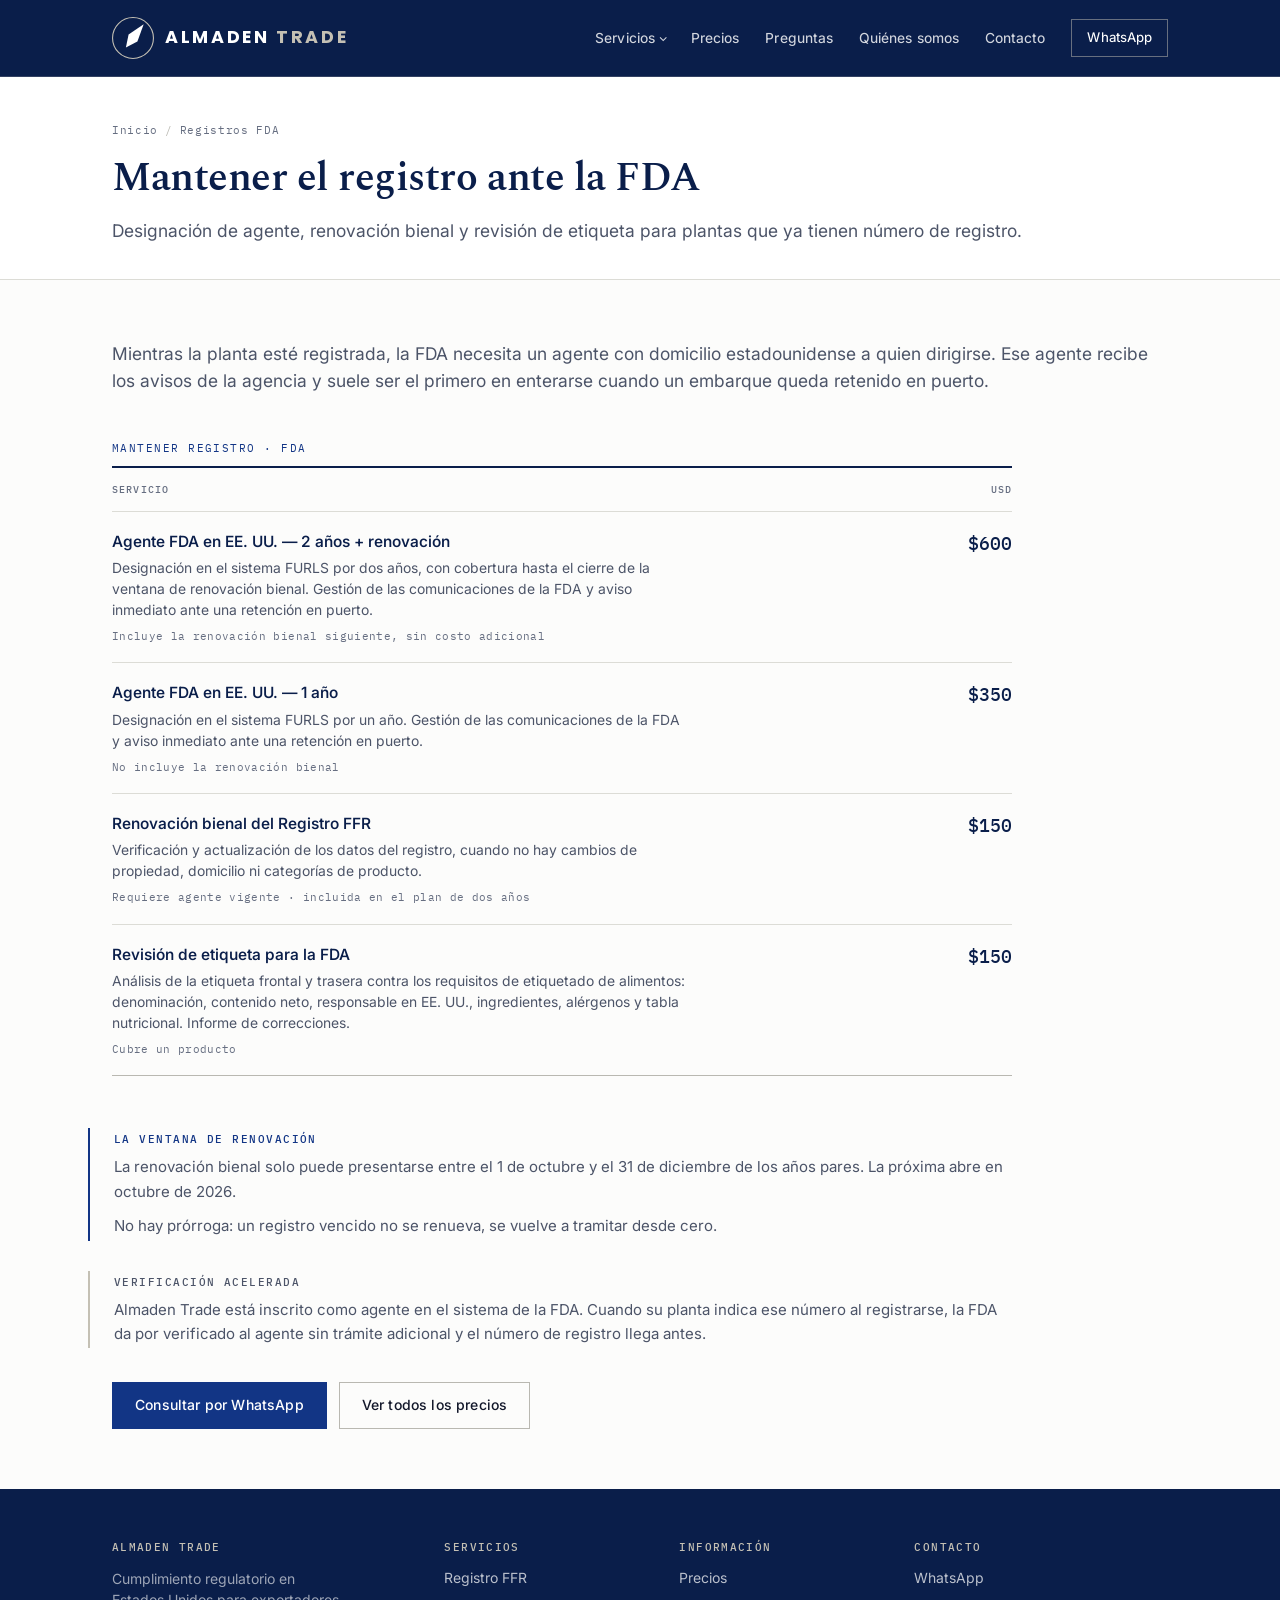
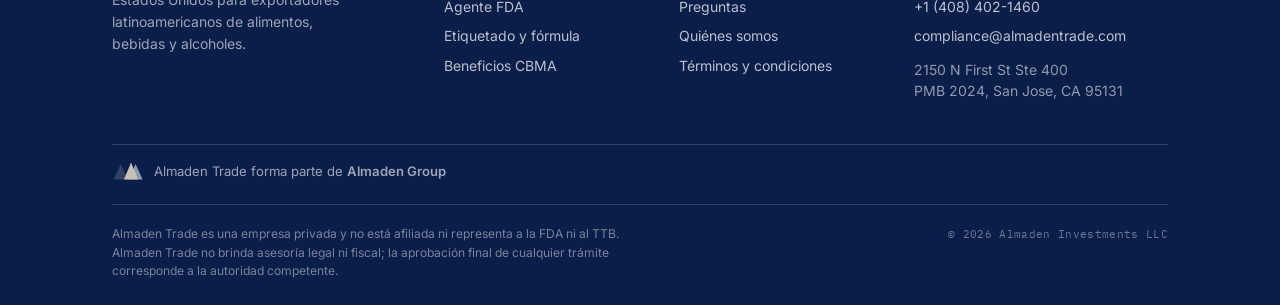
==== agente-fda/index.html @ 874d7561 "Update index.html" ====
<!DOCTYPE html>
<html lang="es">
<head>
<meta charset="UTF-8">
<meta name="viewport" content="width=device-width,initial-scale=1">
<title>Agente FDA en EE. UU. — Almaden Trade</title>
<meta name="description" content="Designación de Agente FDA en EE. UU. por 1 o 2 años y renovación bienal del Registro FFR desde San Jose, California.">
<link rel="preconnect" href="https://fonts.googleapis.com">
<link rel="preconnect" href="https://fonts.gstatic.com" crossorigin>
<link href="https://fonts.googleapis.com/css2?family=Spectral:wght@500;600&family=Inter:wght@400;450;500;550;600&family=Poppins:wght@600;700&family=IBM+Plex+Mono:wght@400;500&display=swap" rel="stylesheet">
<link rel="icon" href="/favicon.svg" type="image/svg+xml">
<link rel="stylesheet" href="/styles.css">
</head>
<body>
<header class="masthead">
  <div class="shell">
    <a class="wordmark" href="/" aria-label="Almaden Trade — inicio">
      <svg class="wm-mark" viewBox="0 0 100 100" aria-hidden="true">
<circle cx="50" cy="50" r="48.7" fill="none" stroke="#C4C0B4" stroke-width="2.6"/>
<path d="M75.4 17.5 L60.5 58.2 L33.1 72.8 L39.5 41.8 Z" fill="#ffffff"/>
</svg>
      <span class="wm-name"><b>Almaden</b>&nbsp;<i>Trade</i></span>
    </a>
    <button class="burger" aria-label="Menú" aria-expanded="false"><span></span><span></span><span></span></button>
    <nav class="nav">
      <div class="nav-group">
        <button aria-expanded="false" aria-current="page">Servicios</button>
        <div class="menu">
          <a href="/registro-fda/"><strong>Iniciar registro — FDA</strong><span>Registro FFR</span></a>
          <a href="/agente-fda/"><strong>Mantener registro — FDA</strong><span>Agente FDA</span></a>
          <a href="/etiquetado-ttb/"><strong>Etiquetado y fórmula — TTB</strong><span>Revisión, COLA, fórmula</span></a>
          <a href="/cbma/"><strong>Beneficios fiscales — CBMA</strong><span>Registro y asignación</span></a>
        </div>
      </div>
      <a href="/precios/">Precios</a>
      <a href="/preguntas/">Preguntas</a>
      <a href="/quienes-somos/">Quiénes somos</a>
      <a href="/contacto/">Contacto</a>
      <a class="nav-wa" href="https://wa.me/14084021460" target="_blank" rel="noopener">WhatsApp</a>
    </nav>
  </div>
</header>
<section class="pagehead">
  <div class="shell">
    <p class="crumb"><a href="/">Inicio</a><span>/</span>Registros FDA</p>
    <h1>Mantener el registro ante la FDA</h1>
    <p class="lede">Designación de agente, renovación bienal y revisión de etiqueta para plantas que ya tienen número de registro.</p>
  </div>
</section>
<section class="band">
  <div class="shell">
    <p class="lede" style="margin-bottom:44px">Mientras la planta esté registrada, la FDA necesita un agente con domicilio estadounidense a quien dirigirse. Ese agente recibe los avisos de la agencia y suele ser el primero en enterarse cuando un embarque queda retenido en puerto.</p>
    <div class="sched-group">
<table class="schedule">
  <caption>Mantener registro · FDA</caption>
  <thead><tr><th>Servicio</th><th class="num">USD</th></tr></thead>
  <tbody>
      <tr>
        <td><span class="item">Agente FDA en EE. UU. — 2 años + renovación</span><span class="desc">Designación en el sistema FURLS por dos años, con cobertura hasta el cierre de la ventana de renovación bienal. Gestión de las comunicaciones de la FDA y aviso inmediato ante una retención en puerto.</span><span class="cond">Incluye la renovación bienal siguiente, sin costo adicional</span></td>
        <td class="fig">$600</td>
      </tr>
      <tr>
        <td><span class="item">Agente FDA en EE. UU. — 1 año</span><span class="desc">Designación en el sistema FURLS por un año. Gestión de las comunicaciones de la FDA y aviso inmediato ante una retención en puerto.</span><span class="cond">No incluye la renovación bienal</span></td>
        <td class="fig">$350</td>
      </tr>
      <tr>
        <td><span class="item">Renovación bienal del Registro FFR</span><span class="desc">Verificación y actualización de los datos del registro, cuando no hay cambios de propiedad, domicilio ni categorías de producto.</span><span class="cond">Requiere agente vigente · incluida en el plan de dos años</span></td>
        <td class="fig">$150</td>
      </tr>
    <tr>
        <td><span class="item">Revisión de etiqueta para la FDA</span><span class="desc">Análisis de la etiqueta frontal y trasera contra los requisitos de etiquetado de alimentos: denominación, contenido neto, responsable en EE. UU., ingredientes, alérgenos y tabla nutricional. Informe de correcciones.</span><span class="cond">Cubre un producto</span></td>
        <td class="fig">$150</td>
      </tr>
  </tbody>
</table>
</div>
    <div class="note">
      <span class="label">La ventana de renovación</span>
      <p>La renovación bienal solo puede presentarse entre el 1 de octubre y el 31 de diciembre de los años pares. La próxima abre en octubre de 2026.</p>
      <p>No hay prórroga: un registro vencido no se renueva, se vuelve a tramitar desde cero.</p>
    </div>
    <div class="note note-flag">
      <span class="label">Verificación acelerada</span>
      <p>Almaden Trade está inscrito como agente en el sistema de la FDA. Cuando su planta indica ese número al registrarse, la FDA da por verificado al agente sin trámite adicional y el número de registro llega antes.</p>
    </div>
    <div class="act">
      <a class="btn btn-solid" href="https://wa.me/14084021460" target="_blank" rel="noopener">Consultar por WhatsApp</a>
      <a class="btn btn-line" href="/precios/">Ver todos los precios</a>
    </div>
  </div>
</section>
<footer class="foot">
  <div class="shell">
    <div class="foot-grid">
      <div>
        <h4>Almaden Trade</h4>
        <p class="foot-about">Cumplimiento regulatorio en Estados Unidos para exportadores latinoamericanos de alimentos, bebidas y alcoholes.</p>
      </div>
      <div>
        <h4>Servicios</h4>
        <ul>
          <li><a href="/registro-fda/">Registro FFR</a></li>
          <li><a href="/agente-fda/">Agente FDA</a></li>
          <li><a href="/etiquetado-ttb/">Etiquetado y fórmula</a></li>
          <li><a href="/cbma/">Beneficios CBMA</a></li>
        </ul>
      </div>
      <div>
        <h4>Información</h4>
        <ul>
          <li><a href="/precios/">Precios</a></li>
          <li><a href="/preguntas/">Preguntas</a></li>
          <li><a href="/quienes-somos/">Quiénes somos</a></li>
          <li><a href="https://terminos.almadentrade.com" target="_blank" rel="noopener">Términos y condiciones</a></li>
        </ul>
      </div>
      <div>
        <h4>Contacto</h4>
        <ul>
          <li><a href="https://wa.me/14084021460" target="_blank" rel="noopener">WhatsApp</a></li>
          <li><a href="tel:+14084021460">+1 (408) 402-1460</a></li>
          <li><a href="mailto:compliance@almadentrade.com">compliance@almadentrade.com</a></li>
          <li style="margin-top:12px;color:rgba(255,255,255,.55);line-height:1.5">2150 N First St Ste 400<br>PMB 2024, San Jose, CA 95131</li>
        </ul>
      </div>
    </div>
    <div class="foot-group">
      <a href="https://almadengroup.com" target="_blank" rel="noopener">
        <svg class="group-mark" viewBox="242 54 200 124" aria-hidden="true">
          <polygon points="296,72 340,168 252,168" fill="#C4C0B4" opacity="0.22"/>
          <polygon points="344,168 388,72 432,168" fill="#ffffff" opacity="0.55"/>
          <polygon points="316,168 360,64 404,168" fill="#C4C0B4"/>
        </svg>
        <span>Almaden Trade forma parte de <strong>Almaden Group</strong></span>
      </a>
    </div>
    <div class="foot-base">
      <p class="foot-legal">Almaden Trade es una empresa privada y no está afiliada ni representa a la FDA ni al TTB. Almaden Trade no brinda asesoría legal ni fiscal; la aprobación final de cualquier trámite corresponde a la autoridad competente.</p>
      <p class="foot-mark">© 2026 Almaden Investments LLC</p>
    </div>
  </div>
</footer>
<script src="/script.js"></script>
</body>
</html>
---- styles.css ----
:root{
  --cobalt:#123585;
  --cobalt-deep:#0A1E4A;
  --cobalt-tint:#EDF0F7;
  --quicksilver:#C4C0B4;
  --quicksilver-pale:#E5E3DD;
  --paper:#FCFCFB;
  --ink:#12172A;
  --ink-mid:#4C5468;
  --ink-soft:#666E81;
  --rule:#DCDCD6;
  --rule-strong:#B9B8B1;
  --serif:'Spectral',Georgia,serif;
  --sans:'Inter',-apple-system,BlinkMacSystemFont,'Segoe UI',sans-serif;
  --mono:'IBM Plex Mono',ui-monospace,monospace;
  --shell:1120px;
  --measure:66ch;
}
*{box-sizing:border-box}
html{-webkit-text-size-adjust:100%}
body{margin:0;background:var(--paper);color:var(--ink);font-family:var(--sans);font-size:16px;line-height:1.62;font-feature-settings:"kern" 1;-webkit-font-smoothing:antialiased;-moz-osx-font-smoothing:grayscale}
h1,h2,h3,h4{font-family:var(--serif);font-weight:600;color:var(--cobalt-deep);line-height:1.2;margin:0}
h1{font-size:clamp(1.9rem,3.1vw,2.55rem);letter-spacing:-.012em}
h2{font-size:clamp(1.35rem,2.1vw,1.7rem);letter-spacing:-.008em}
h3{font-size:1.06rem;font-weight:600;letter-spacing:-.003em}
p{margin:0 0 1.05em}
a{color:var(--cobalt);text-decoration:none}
a:hover{text-decoration:underline;text-underline-offset:3px}
strong{font-weight:600}
.shell{max-width:var(--shell);margin:0 auto;padding:0 32px}
.measure{max-width:var(--measure)}
@media (max-width:640px){.shell{padding:0 20px}}
.label{font-family:var(--mono);font-size:.7rem;font-weight:500;letter-spacing:.13em;text-transform:uppercase;color:var(--ink-soft);display:block;margin:0 0 .85em}
.label-rule{padding-bottom:.7em;border-bottom:1px solid var(--rule);margin-bottom:1.6em}
.lede{font-size:1.09rem;line-height:1.58;color:var(--ink-mid);max-width:95ch}
:focus-visible{outline:2px solid var(--cobalt);outline-offset:3px}
@media (prefers-reduced-motion:reduce){*{animation:none!important;transition:none!important}}

.masthead{background:var(--cobalt-deep);border-bottom:1px solid rgba(196,192,180,.22)}
.masthead .shell{display:flex;align-items:center;justify-content:space-between;height:76px}
.wordmark{display:flex;align-items:center;gap:11px;color:#fff;line-height:1}
.wordmark:hover{text-decoration:none}
.wm-mark{width:42px;height:42px;flex-shrink:0;display:block}
.wm-name{font-family:'Poppins',var(--sans);font-weight:700;font-size:1.1rem;letter-spacing:.15em;text-transform:uppercase;white-space:nowrap}
.wm-name b{font-weight:700;color:#fff}
.wm-name i{font-style:normal;font-weight:700;color:var(--quicksilver)}
@media (max-width:480px){.wm-mark{width:34px;height:34px}.wm-name{font-size:.92rem;letter-spacing:.11em}.wordmark{gap:8px}}

.nav{display:flex;align-items:center;gap:26px}
.nav > a,.nav-group > button{font-family:var(--sans);font-size:.865rem;font-weight:450;color:rgba(255,255,255,.82);background:none;border:0;padding:0;cursor:pointer;letter-spacing:.005em;display:inline-flex;align-items:center;gap:5px}
.nav > a:hover,.nav-group > button:hover,.nav > a[aria-current]{color:#fff;text-decoration:none}
.nav > a[aria-current]{position:relative}
.nav > a[aria-current]::after{content:'';position:absolute;left:0;right:0;bottom:-23px;height:2px;background:var(--quicksilver)}
.nav-group{position:relative}
.nav-group > button::after{content:'';width:4px;height:4px;border-right:1.2px solid currentColor;border-bottom:1.2px solid currentColor;transform:rotate(45deg) translateY(-1px)}
.menu{position:absolute;top:calc(100% + 21px);left:-14px;min-width:262px;background:#fff;border:1px solid var(--rule);padding:5px;z-index:60;box-shadow:0 10px 34px rgba(10,30,74,.14);opacity:0;visibility:hidden;transform:translateY(-4px);transition:opacity .13s,transform .13s,visibility .13s}
.nav-group:hover .menu,.nav-group:focus-within .menu{opacity:1;visibility:visible;transform:none}
.menu a{display:block;padding:9px 13px;color:var(--ink)}
.menu a:hover{background:var(--cobalt-tint);text-decoration:none}
.menu strong{display:block;font-size:.885rem;font-weight:550;color:var(--cobalt-deep)}
.menu span{display:block;font-family:var(--mono);font-size:.68rem;color:var(--ink-soft);letter-spacing:.04em;margin-top:1px}
.nav-wa{border:1px solid rgba(196,192,180,.5)!important;padding:7px 15px!important;color:#fff!important;font-size:.83rem!important;letter-spacing:.02em}
.nav-wa:hover{background:rgba(255,255,255,.09);text-decoration:none!important}
.burger{display:none;background:none;border:0;cursor:pointer;padding:6px;width:34px}
.burger span{display:block;height:1.5px;background:#fff;margin:5px 0}
@media (max-width:940px){
  .burger{display:block}
  .nav{position:fixed;inset:76px 0 0 auto;width:min(320px,84vw);background:var(--cobalt-deep);flex-direction:column;align-items:stretch;gap:0;padding:14px 22px 28px;transform:translateX(101%);transition:transform .22s ease;overflow-y:auto;border-left:1px solid rgba(196,192,180,.2)}
  .nav.open{transform:none}
  .nav > a,.nav-group > button{padding:13px 0;border-bottom:1px solid rgba(196,192,180,.16);width:100%;text-align:left;font-size:.95rem}
  .nav > a[aria-current]::after{display:none}
  .nav-group{width:100%}
  .menu{position:static;opacity:1;visibility:visible;transform:none;box-shadow:none;border:0;background:transparent;padding:0 0 6px 12px;display:none;min-width:0}
  .nav-group.open .menu{display:block}
  .menu a{padding:9px 0;color:rgba(255,255,255,.8)}
  .menu a:hover{background:none}
  .menu strong{color:#fff;font-weight:450}
  .nav-wa{margin-top:16px;text-align:center;border-bottom:0!important}
}

.hero{background:var(--cobalt-deep);color:#fff;padding:78px 0 68px;position:relative;overflow:hidden}
.hero .shell{position:relative;z-index:1}
.hero .label{color:var(--quicksilver)}
.hero h1{color:#fff;max-width:50ch}
.hero-q{font-size:1.30em;display:inline-block;margin-bottom:.30em}
.hero .lede{color:rgba(255,255,255,.76);margin-top:1.1em;max-width:85ch}
.facts{display:flex;gap:0;margin-top:44px;border-top:1px solid rgba(196,192,180,.28);flex-wrap:wrap}
.fact{padding:19px 30px 0 0;margin-right:30px;border-right:1px solid rgba(196,192,180,.2);flex:1;min-width:180px}
.fact:last-child{border-right:0;margin-right:0;padding-right:0}
.fact dt{font-family:var(--mono);font-size:.67rem;letter-spacing:.12em;text-transform:uppercase;color:var(--quicksilver);margin-bottom:7px}
.fact dd{margin:0;font-size:.92rem;color:rgba(255,255,255,.86);line-height:1.45}
@media (max-width:720px){.fact{border-right:0;border-bottom:1px solid rgba(196,192,180,.16);padding:15px 0;margin:0;flex:1 1 100%}.fact:last-child{border-bottom:0}}

.pagehead{border-bottom:1px solid var(--rule);padding:44px 0 34px;background:#fff}
.pagehead .label{color:var(--cobalt);margin-bottom:1em}
.pagehead .lede{margin-top:.85em;margin-bottom:0}
.crumb{font-family:var(--mono);font-size:.7rem;letter-spacing:.06em;color:var(--ink-soft);margin-bottom:1.4em}
.crumb a{color:var(--ink-soft)}
.crumb span{margin:0 7px;color:var(--rule-strong)}

.band{padding:60px 0}
.band-tint{background:#fff;border-top:1px solid var(--rule);border-bottom:1px solid var(--rule)}
.band-deep{background:var(--cobalt-deep);color:#fff}
.band-deep h2,.band-deep h3{color:#fff}
.band-deep .label{color:var(--quicksilver)}
.band-tight{padding:44px 0}
.head-block{margin-bottom:34px}
.head-block .lede{margin-top:.7em;margin-bottom:0}

.services{border-top:1px solid var(--rule);max-width:940px}
.svc{display:grid;grid-template-columns:46px minmax(0,1fr) 128px;gap:24px;align-items:start;padding:26px 0;border-bottom:1px solid var(--rule)}
.svc-num{font-family:var(--mono);font-size:.78rem;color:var(--quicksilver);padding-top:3px;letter-spacing:.05em}
.svc h3{margin-bottom:.32em}
.svc p{margin:0;color:var(--ink-mid);font-size:.935rem}
.svc-act{text-align:right;padding-top:2px}
.svc-act a{font-size:.87rem;font-weight:500;white-space:nowrap}
@media (max-width:760px){.svc{grid-template-columns:34px 1fr;gap:14px}.svc-act{grid-column:2;text-align:left;padding-top:10px}}

.schedule{width:100%;max-width:900px;border-collapse:collapse;margin-top:4px}
.schedule caption{font-family:var(--mono);font-size:.7rem;letter-spacing:.13em;text-transform:uppercase;color:var(--cobalt);text-align:left;padding:0 0 .8em;border-bottom:2px solid var(--cobalt-deep)}
.schedule th{font-family:var(--mono);font-size:.65rem;font-weight:500;letter-spacing:.11em;text-transform:uppercase;color:var(--ink-soft);text-align:left;padding:13px 16px 13px 0;border-bottom:1px solid var(--rule);font-style:normal}
.schedule th.num{text-align:right;padding-right:0}
.schedule td{padding:17px 16px 17px 0;border-bottom:1px solid var(--rule);vertical-align:top}
.schedule tr:last-child td{border-bottom:1px solid var(--rule-strong)}
.schedule .item{font-weight:550;color:var(--cobalt-deep);font-size:.965rem;display:block;margin-bottom:.28em}
.schedule .desc{color:var(--ink-mid);font-size:.87rem;line-height:1.5;display:block;max-width:64ch}
.schedule .cond{font-family:var(--mono);font-size:.71rem;color:var(--ink-soft);letter-spacing:.03em;display:block;margin-top:.55em}
.schedule .fig{font-family:var(--mono);font-size:1.12rem;font-weight:500;color:var(--cobalt-deep);text-align:right;white-space:nowrap;padding-right:0;font-variant-numeric:tabular-nums}
.schedule .fig small{display:block;font-size:.66rem;font-weight:400;color:var(--ink-soft);letter-spacing:.06em;margin-top:4px;text-transform:uppercase}
@media (max-width:680px){
  .schedule,.schedule tbody,.schedule tr,.schedule td{display:block;width:100%}
  .schedule thead{display:none}
  .schedule caption{display:block;width:100%;box-sizing:border-box}
  .schedule tr{border-bottom:1px solid var(--rule);padding:17px 0}
  .schedule tr:last-child{border-bottom:1px solid var(--rule-strong)}
  .schedule td,.schedule tr:last-child td{border:0;padding:0}
  .schedule .fig{text-align:left;margin-top:.75em;font-size:1.05rem}
  .schedule .fig small{display:inline;margin-left:9px}
  .sched-group{margin-bottom:40px}
}
.sched-group{margin-bottom:52px}
.sched-group:last-of-type{margin-bottom:0}

.note{border-left:2px solid var(--cobalt);padding:2px 0 2px 24px;margin:30px 0 30px -24px}
.note .label{color:var(--cobalt);margin-bottom:.6em}
.note p{margin:0;color:var(--ink-mid);font-size:.94rem;max-width:100ch}
.note p + p{margin-top:.7em}
.note-flag{border-left-color:var(--quicksilver)}
.note-flag .label{color:var(--ink-mid)}

.act{display:flex;gap:12px;flex-wrap:wrap;margin-top:34px;align-items:center}
.btn{display:inline-flex;align-items:center;justify-content:center;font-family:var(--sans);font-size:.875rem;font-weight:500;letter-spacing:.012em;padding:11px 22px;border:1px solid transparent;cursor:pointer;transition:background .14s,border-color .14s}
.btn:hover{text-decoration:none}
.btn-solid{background:var(--cobalt);color:#fff;border-color:var(--cobalt)}
.btn-solid:hover{background:var(--cobalt-deep);border-color:var(--cobalt-deep)}
.btn-line{border-color:var(--rule-strong);color:var(--ink)}
.btn-line:hover{border-color:var(--cobalt);color:var(--cobalt)}
.band-deep .btn-line{border-color:rgba(196,192,180,.5);color:#fff}
.band-deep .btn-line:hover{background:rgba(255,255,255,.08);border-color:var(--quicksilver);color:#fff}
.hero .btn-solid,.band-deep .btn-solid{background:#fff;color:var(--cobalt-deep);border-color:#fff}
.hero .btn-solid:hover,.band-deep .btn-solid:hover{background:var(--quicksilver);border-color:var(--quicksilver);color:var(--cobalt-deep)}
.hero .btn-line{border-color:rgba(196,192,180,.5);color:#fff}
.hero .btn-line:hover{background:rgba(255,255,255,.08);color:#fff}

.cols{display:grid;grid-template-columns:repeat(2,1fr);gap:38px 52px}
.cols-3{display:grid;grid-template-columns:repeat(3,1fr);gap:34px 44px}
@media (max-width:820px){.cols,.cols-3{grid-template-columns:1fr;gap:30px}}
.col-item h3{margin-bottom:.42em}
.col-item p{margin:0;color:var(--ink-mid);font-size:.925rem}
.col-item .label{color:var(--cobalt);margin-bottom:.7em}

.qa{border-top:1px solid var(--rule)}
.qa details{border-bottom:1px solid var(--rule)}
.qa summary{font-family:var(--serif);font-size:1.03rem;font-weight:600;color:var(--cobalt-deep);padding:19px 40px 19px 0;cursor:pointer;list-style:none;position:relative;line-height:1.35}
.qa summary::-webkit-details-marker{display:none}
.qa summary::after{content:'';position:absolute;right:4px;top:50%;width:9px;height:9px;border-right:1.4px solid var(--cobalt);border-bottom:1.4px solid var(--cobalt);transform:translateY(-70%) rotate(45deg);transition:transform .16s}
.qa details[open] summary::after{transform:translateY(-30%) rotate(-135deg)}
.qa summary:hover{color:var(--cobalt)}
.qa .ans{padding:0 40px 21px 0}
.qa .ans p{margin:0;color:var(--ink-mid);font-size:.94rem;max-width:62ch}

.contact-grid{display:grid;grid-template-columns:190px 1fr;gap:44px;align-items:start}
@media (max-width:700px){.contact-grid{grid-template-columns:1fr;gap:30px}}
.qr{border:1px solid var(--rule);padding:6px;background:#fff;width:190px}
.qr img{display:block;width:100%;height:auto}
.qr figcaption{font-family:var(--mono);font-size:.65rem;letter-spacing:.06em;color:var(--ink-soft);text-align:center;margin-top:9px;text-transform:uppercase}
.reach{margin:0;padding:0}
.reach div{padding:15px 0;border-bottom:1px solid var(--rule);display:grid;grid-template-columns:96px 1fr;gap:18px;align-items:baseline}
.reach div:first-child{padding-top:0}
.reach dt{font-family:var(--mono);font-size:.68rem;letter-spacing:.11em;text-transform:uppercase;color:var(--ink-soft)}
.reach dd{margin:0;font-size:.97rem}
.reach dd span{color:var(--ink-mid);font-size:.9rem}
@media (max-width:560px){.reach div{grid-template-columns:1fr;gap:5px}}

.foot{background:var(--cobalt-deep);color:rgba(255,255,255,.72);padding:52px 0 24px;font-size:.875rem;margin-top:0}
.foot-grid{display:grid;grid-template-columns:1.5fr 1fr 1fr 1.3fr;gap:40px;padding-bottom:34px;border-bottom:1px solid rgba(196,192,180,.2)}
@media (max-width:820px){.foot-grid{grid-template-columns:1fr 1fr;gap:32px}}
@media (max-width:480px){.foot-grid{grid-template-columns:1fr}}
.foot h4{font-family:var(--mono);font-size:.66rem;font-weight:500;letter-spacing:.13em;text-transform:uppercase;color:var(--quicksilver);margin:0 0 14px}
.foot ul{list-style:none;margin:0;padding:0}
.foot li{margin-bottom:9px;line-height:1.45}
.foot a{color:rgba(255,255,255,.72)}
.foot a:hover{color:#fff}
.foot-about{color:rgba(255,255,255,.6);max-width:26ch;line-height:1.55;margin:0}
.foot-base{padding-top:20px;display:flex;justify-content:space-between;gap:22px;flex-wrap:wrap;align-items:flex-start}
.foot-legal{font-size:.755rem;color:rgba(255,255,255,.45);max-width:66ch;margin:0;line-height:1.55}
.foot-mark{font-family:var(--mono);font-size:.7rem;color:rgba(255,255,255,.4);margin:0;letter-spacing:.03em;white-space:nowrap}
.narrow{max-width:820px}
.foot-group{padding:16px 0;border-bottom:1px solid rgba(196,192,180,.2)}
.foot-group a{display:inline-flex;align-items:center;gap:10px;color:rgba(255,255,255,.6);font-size:.82rem}
.foot-group a:hover{color:#fff;text-decoration:none}
.foot-group a:hover .group-mark{opacity:1}
.group-mark{height:20px;width:auto;flex-shrink:0;transition:opacity .15s}
.foot-group strong{font-weight:600;color:inherit}
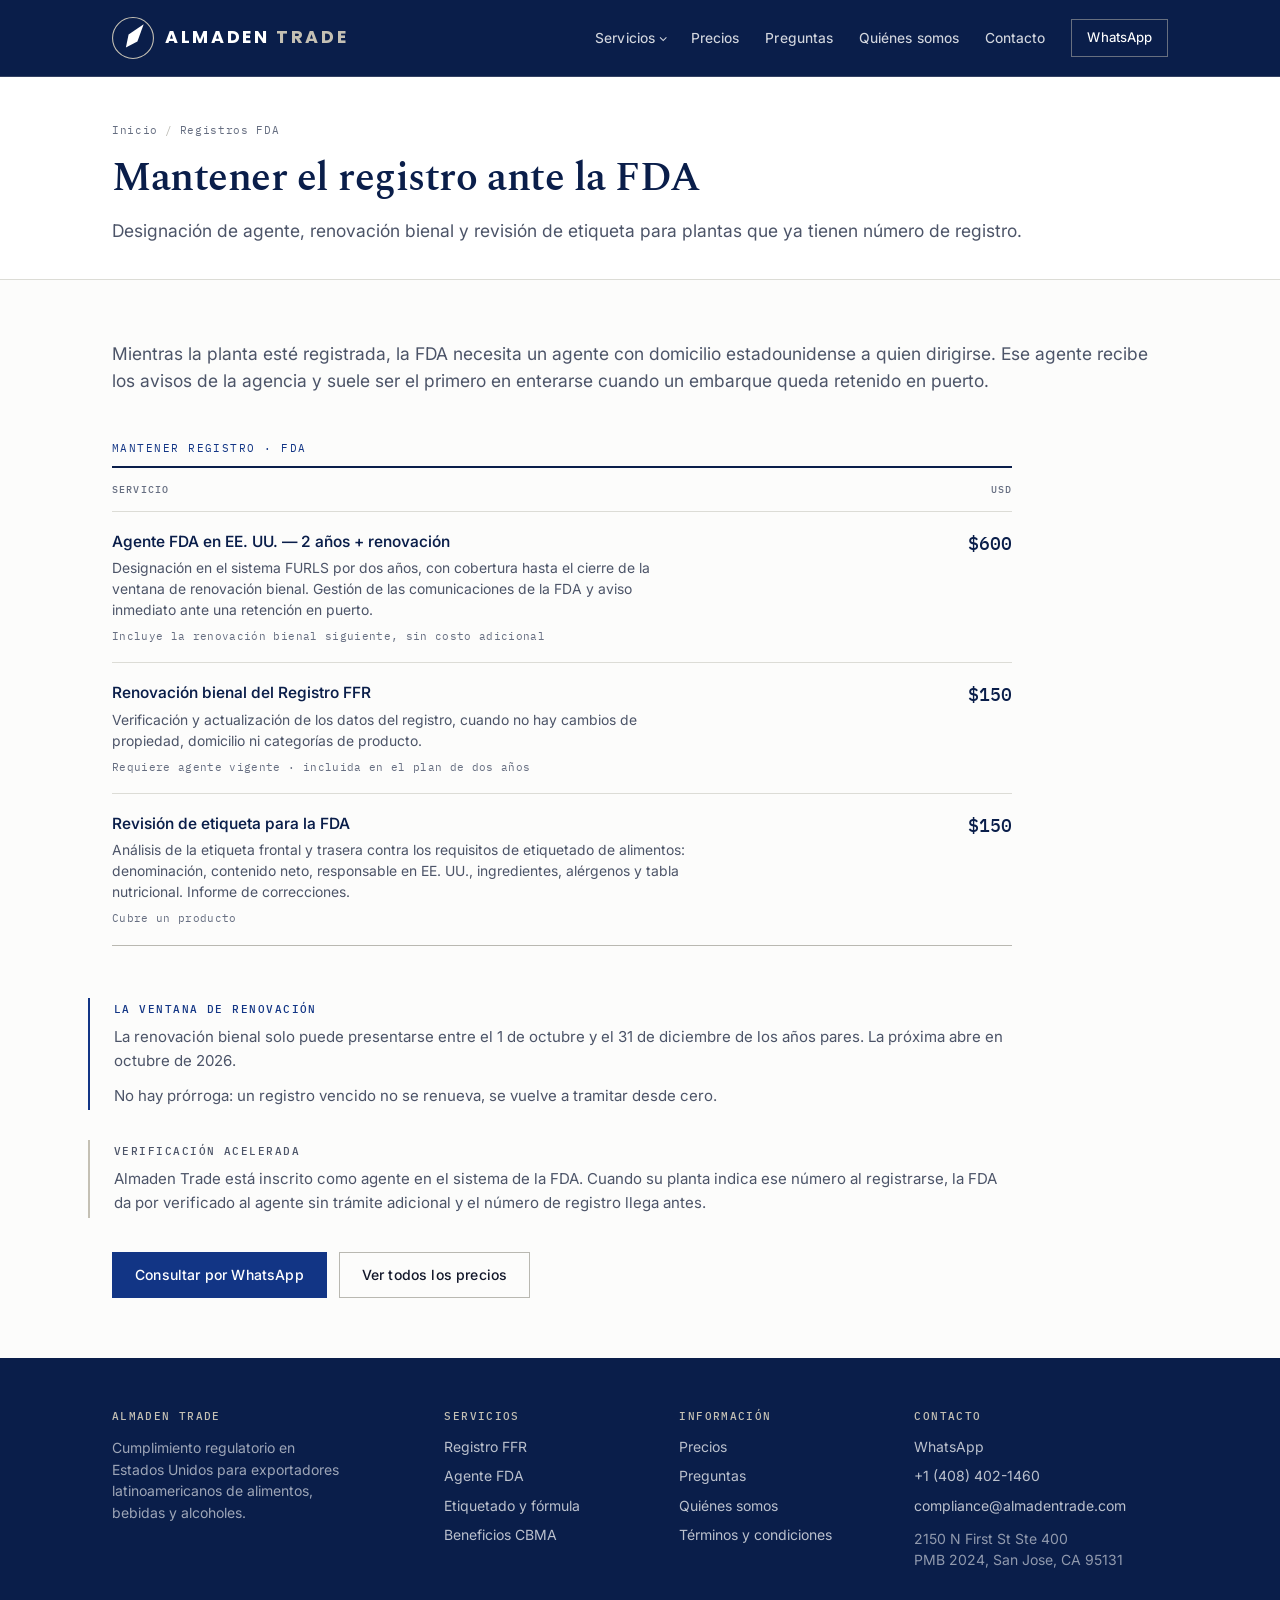
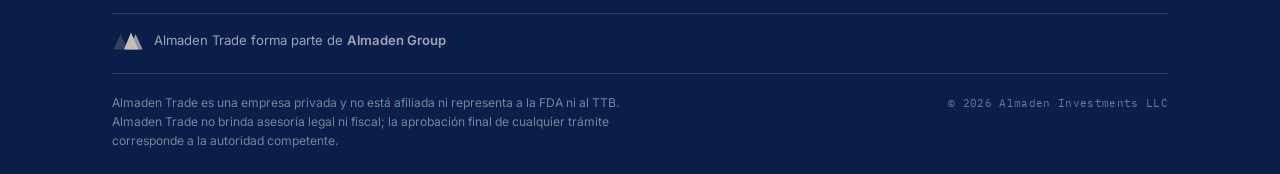
==== commit 47207e29: "Update index.html" ====
--- a/agente-fda/index.html
+++ b/agente-fda/index.html
@@ -58,10 +58,6 @@
       <tr>
         <td><span class="item">Agente FDA en EE. UU. — 2 años + renovación</span><span class="desc">Designación en el sistema FURLS por dos años, con cobertura hasta el cierre de la ventana de renovación bienal. Gestión de las comunicaciones de la FDA y aviso inmediato ante una retención en puerto.</span><span class="cond">Incluye la renovación bienal siguiente, sin costo adicional</span></td>
         <td class="fig">$600</td>
-      </tr>
-      <tr>
-        <td><span class="item">Agente FDA en EE. UU. — 1 año</span><span class="desc">Designación en el sistema FURLS por un año. Gestión de las comunicaciones de la FDA y aviso inmediato ante una retención en puerto.</span><span class="cond">No incluye la renovación bienal</span></td>
-        <td class="fig">$350</td>
       </tr>
       <tr>
         <td><span class="item">Renovación bienal del Registro FFR</span><span class="desc">Verificación y actualización de los datos del registro, cuando no hay cambios de propiedad, domicilio ni categorías de producto.</span><span class="cond">Requiere agente vigente · incluida en el plan de dos años</span></td>
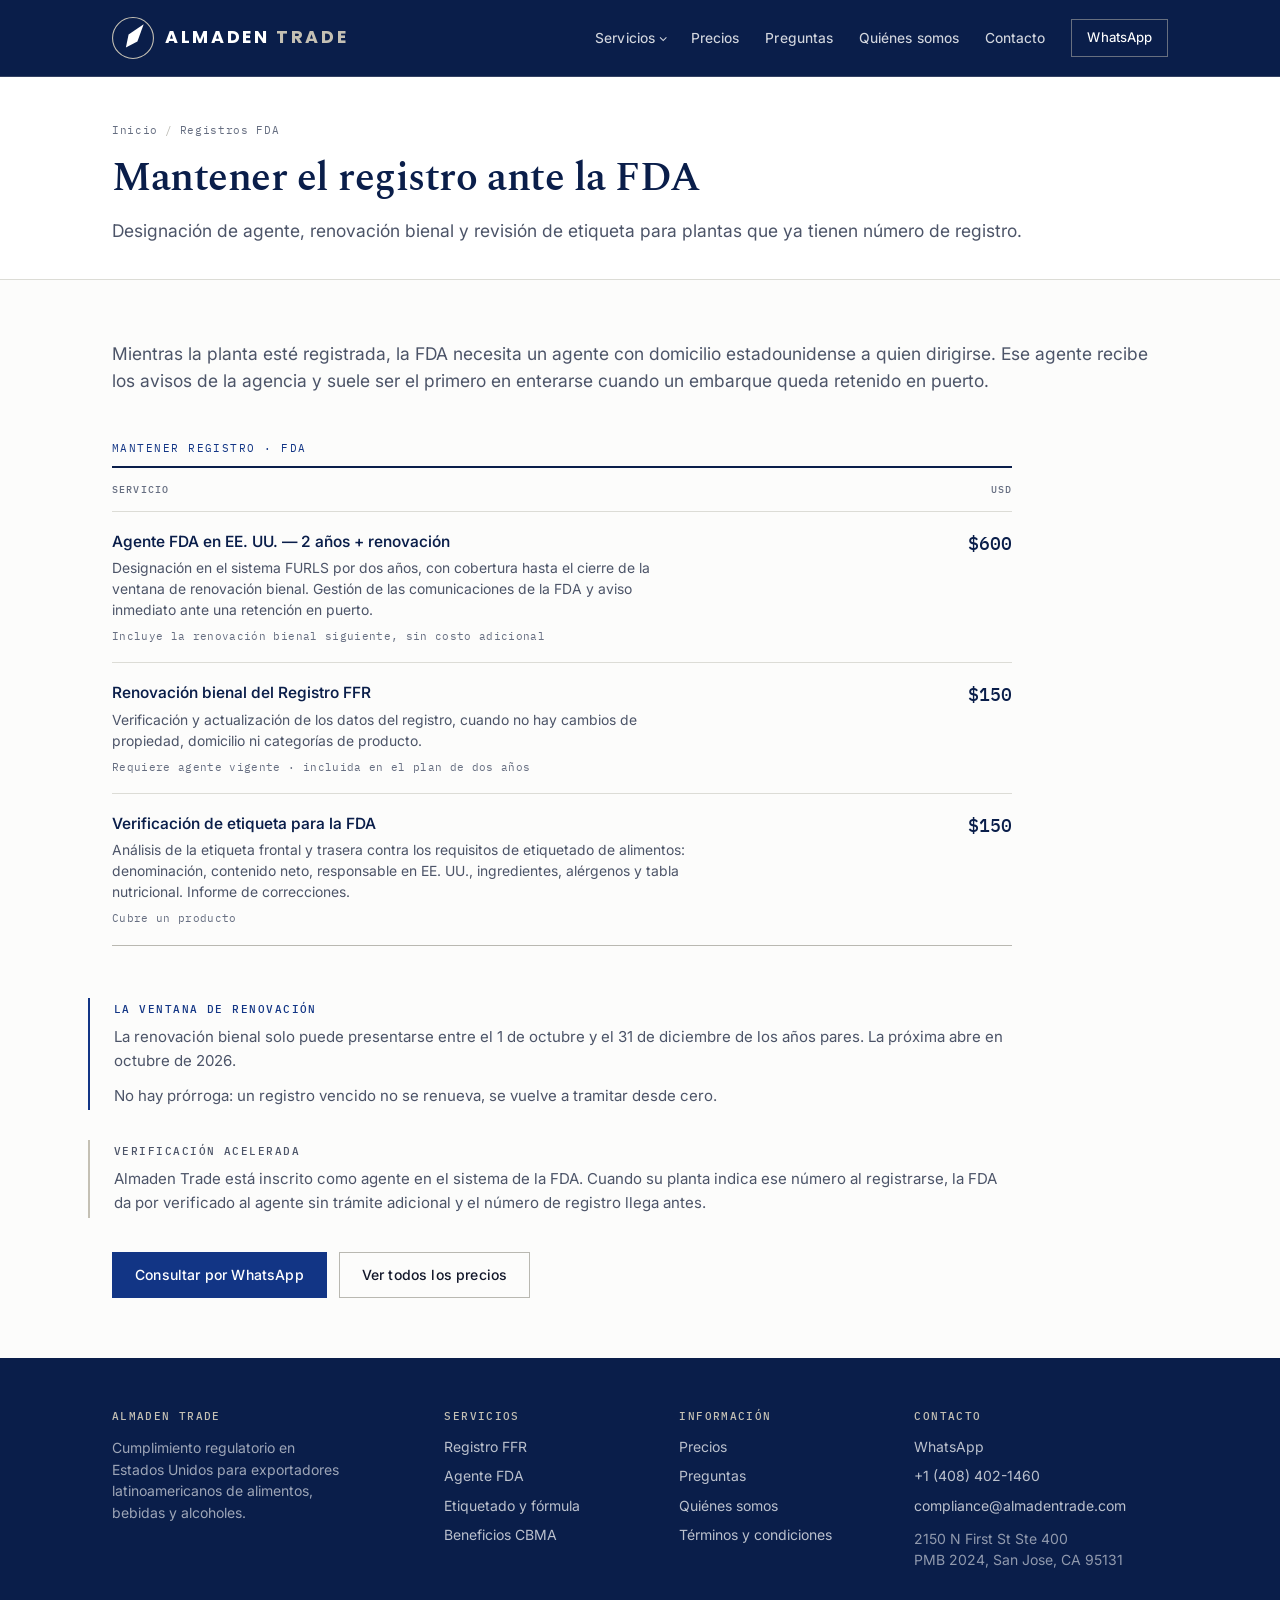
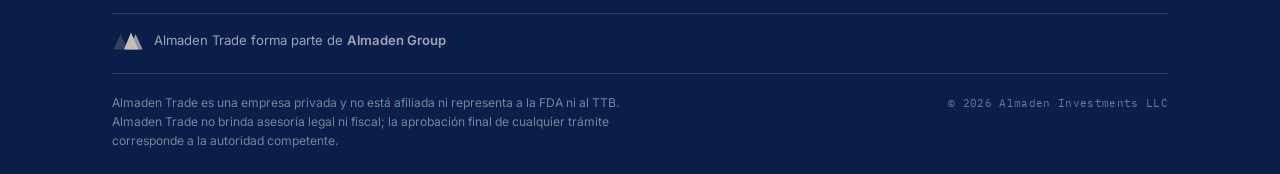
==== commit 6c0c44db: "Update index.html" ====
--- a/agente-fda/index.html
+++ b/agente-fda/index.html
@@ -64,7 +64,7 @@
         <td class="fig">$150</td>
       </tr>
     <tr>
-        <td><span class="item">Revisión de etiqueta para la FDA</span><span class="desc">Análisis de la etiqueta frontal y trasera contra los requisitos de etiquetado de alimentos: denominación, contenido neto, responsable en EE. UU., ingredientes, alérgenos y tabla nutricional. Informe de correcciones.</span><span class="cond">Cubre un producto</span></td>
+        <td><span class="item">Verificación de etiqueta para la FDA</span><span class="desc">Análisis de la etiqueta frontal y trasera contra los requisitos de etiquetado de alimentos: denominación, contenido neto, responsable en EE. UU., ingredientes, alérgenos y tabla nutricional. Informe de correcciones.</span><span class="cond">Cubre un producto</span></td>
         <td class="fig">$150</td>
       </tr>
   </tbody>
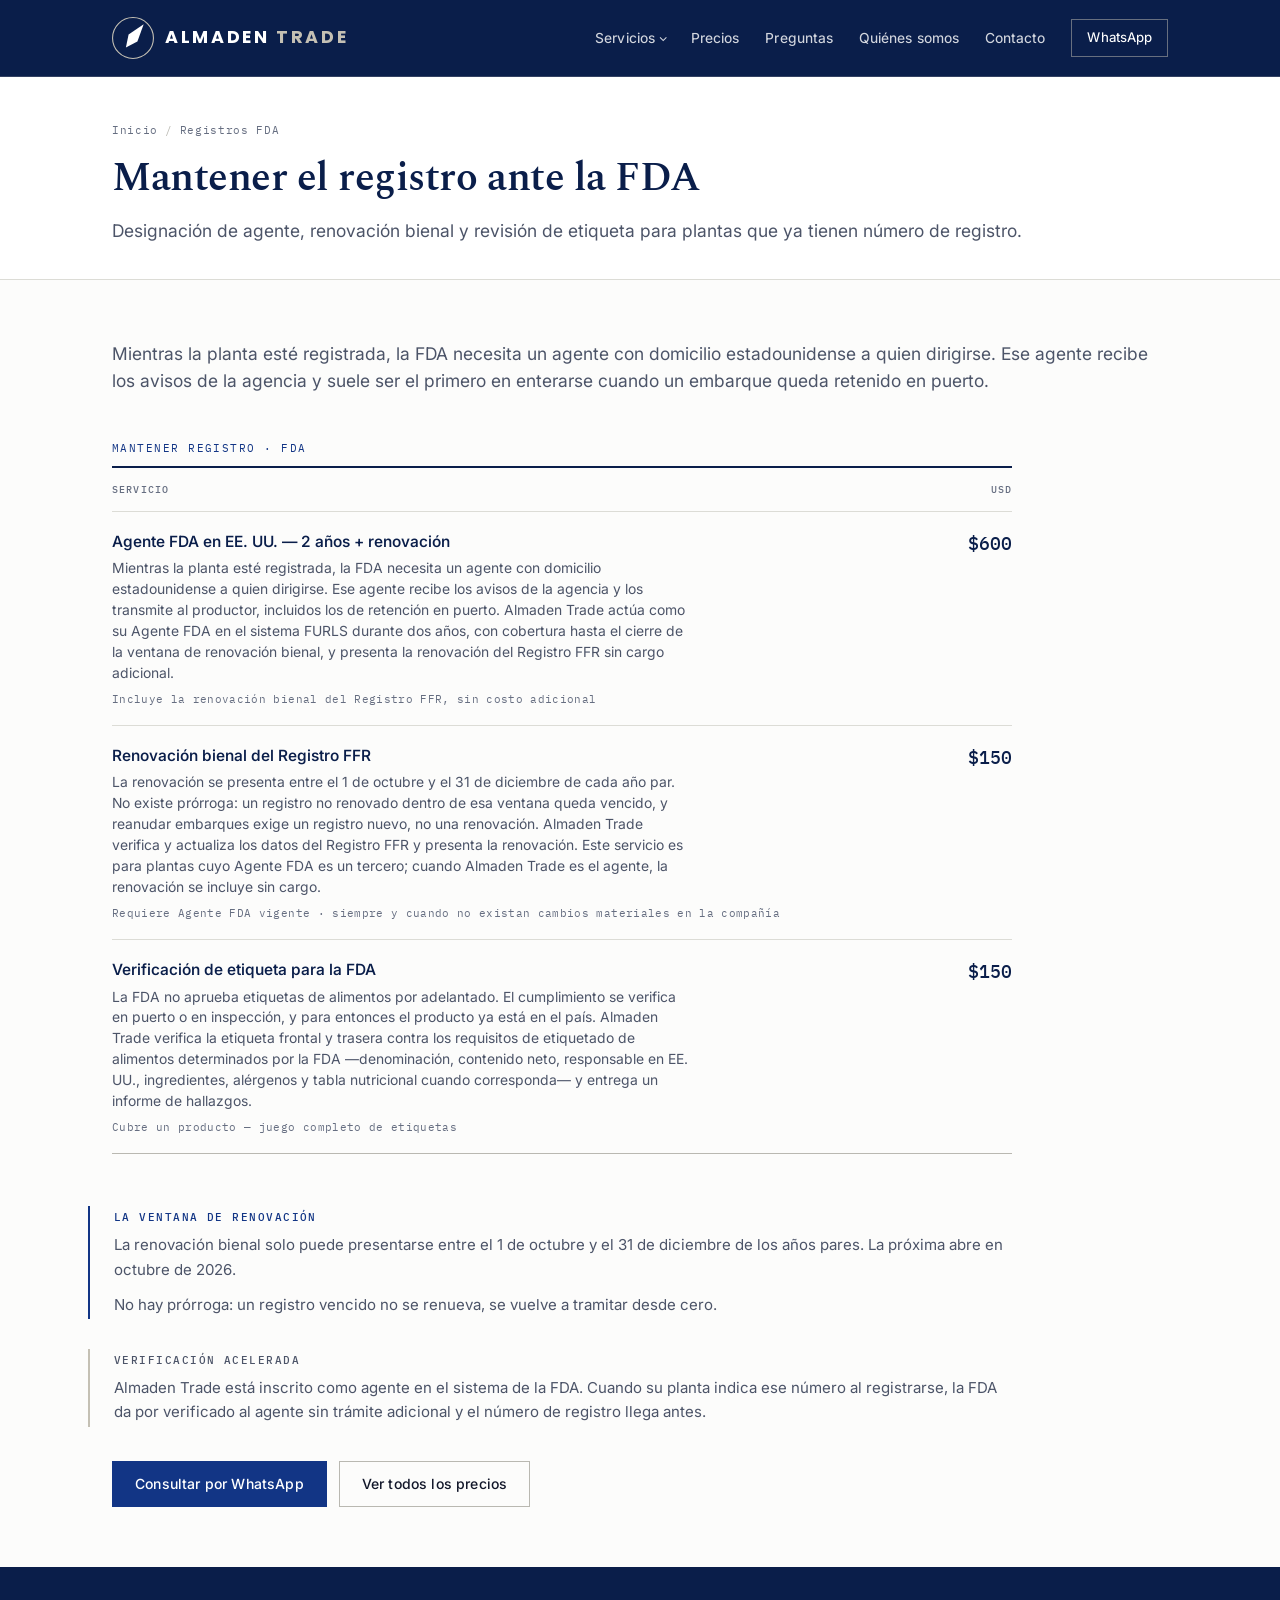
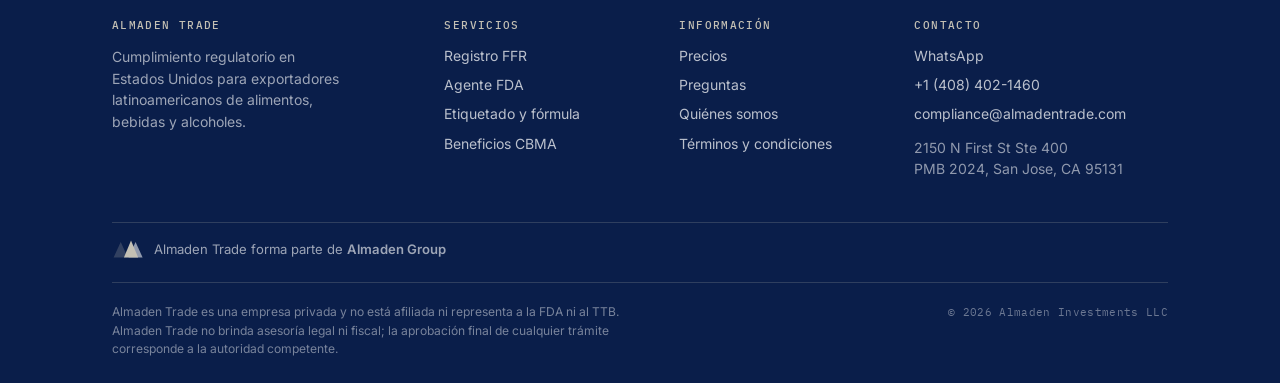
==== commit 1c4ba889: "Update index.html" ====
--- a/agente-fda/index.html
+++ b/agente-fda/index.html
@@ -56,15 +56,15 @@
   <thead><tr><th>Servicio</th><th class="num">USD</th></tr></thead>
   <tbody>
       <tr>
-        <td><span class="item">Agente FDA en EE. UU. — 2 años + renovación</span><span class="desc">Designación en el sistema FURLS por dos años, con cobertura hasta el cierre de la ventana de renovación bienal. Gestión de las comunicaciones de la FDA y aviso inmediato ante una retención en puerto.</span><span class="cond">Incluye la renovación bienal siguiente, sin costo adicional</span></td>
+        <td><span class="item">Agente FDA en EE. UU. — 2 años + renovación</span><span class="desc">Mientras la planta esté registrada, la FDA necesita un agente con domicilio estadounidense a quien dirigirse. Ese agente recibe los avisos de la agencia y los transmite al productor, incluidos los de retención en puerto. Almaden Trade actúa como su Agente FDA en el sistema FURLS durante dos años, con cobertura hasta el cierre de la ventana de renovación bienal, y presenta la renovación del Registro FFR sin cargo adicional.</span><span class="cond">Incluye la renovación bienal del Registro FFR, sin costo adicional</span></td>
         <td class="fig">$600</td>
       </tr>
       <tr>
-        <td><span class="item">Renovación bienal del Registro FFR</span><span class="desc">Verificación y actualización de los datos del registro, cuando no hay cambios de propiedad, domicilio ni categorías de producto.</span><span class="cond">Requiere agente vigente · incluida en el plan de dos años</span></td>
+        <td><span class="item">Renovación bienal del Registro FFR</span><span class="desc">La renovación se presenta entre el 1 de octubre y el 31 de diciembre de cada año par. No existe prórroga: un registro no renovado dentro de esa ventana queda vencido, y reanudar embarques exige un registro nuevo, no una renovación. Almaden Trade verifica y actualiza los datos del Registro FFR y presenta la renovación. Este servicio es para plantas cuyo Agente FDA es un tercero; cuando Almaden Trade es el agente, la renovación se incluye sin cargo.</span><span class="cond">Requiere Agente FDA vigente · siempre y cuando no existan cambios materiales en la compañía</span></td>
         <td class="fig">$150</td>
       </tr>
     <tr>
-        <td><span class="item">Verificación de etiqueta para la FDA</span><span class="desc">Análisis de la etiqueta frontal y trasera contra los requisitos de etiquetado de alimentos: denominación, contenido neto, responsable en EE. UU., ingredientes, alérgenos y tabla nutricional. Informe de correcciones.</span><span class="cond">Cubre un producto</span></td>
+        <td><span class="item">Verificación de etiqueta para la FDA</span><span class="desc">La FDA no aprueba etiquetas de alimentos por adelantado. El cumplimiento se verifica en puerto o en inspección, y para entonces el producto ya está en el país. Almaden Trade verifica la etiqueta frontal y trasera contra los requisitos de etiquetado de alimentos determinados por la FDA —denominación, contenido neto, responsable en EE. UU., ingredientes, alérgenos y tabla nutricional cuando corresponda— y entrega un informe de hallazgos.</span><span class="cond">Cubre un producto — juego completo de etiquetas</span></td>
         <td class="fig">$150</td>
       </tr>
   </tbody>
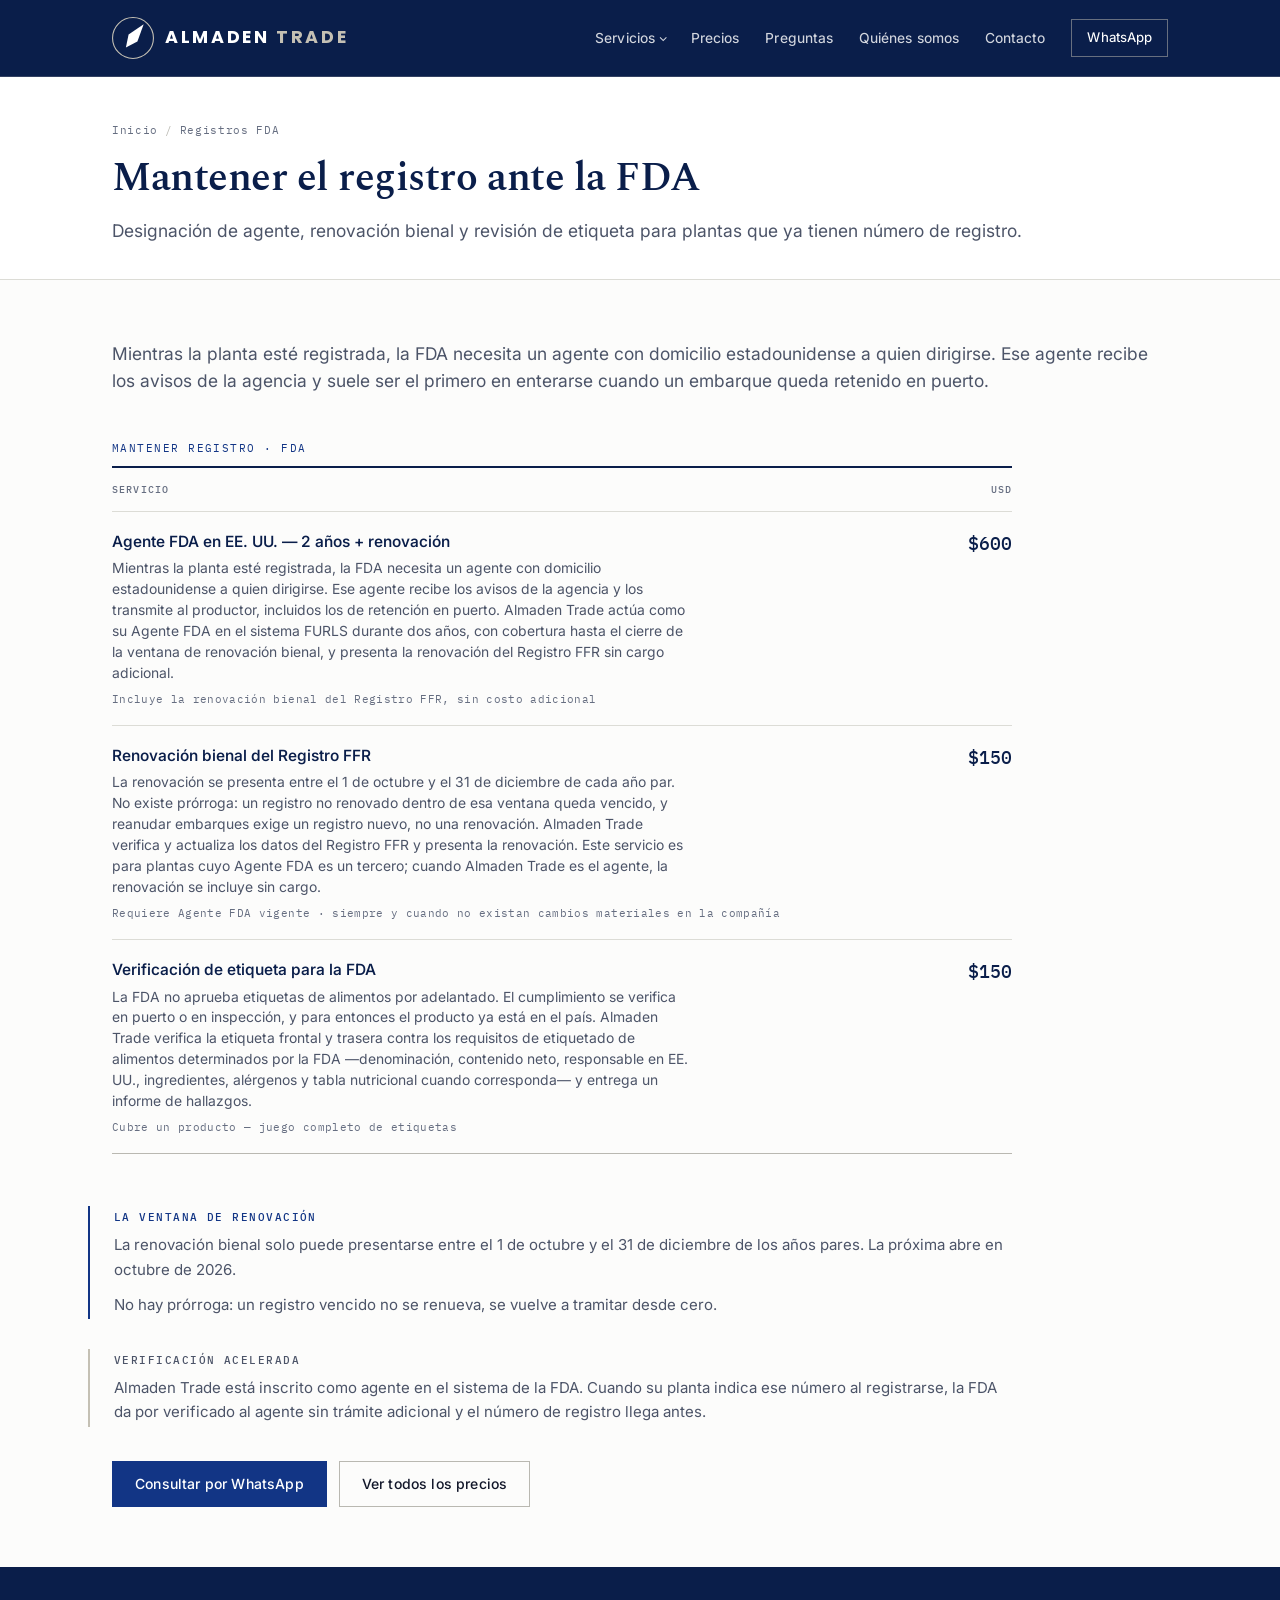
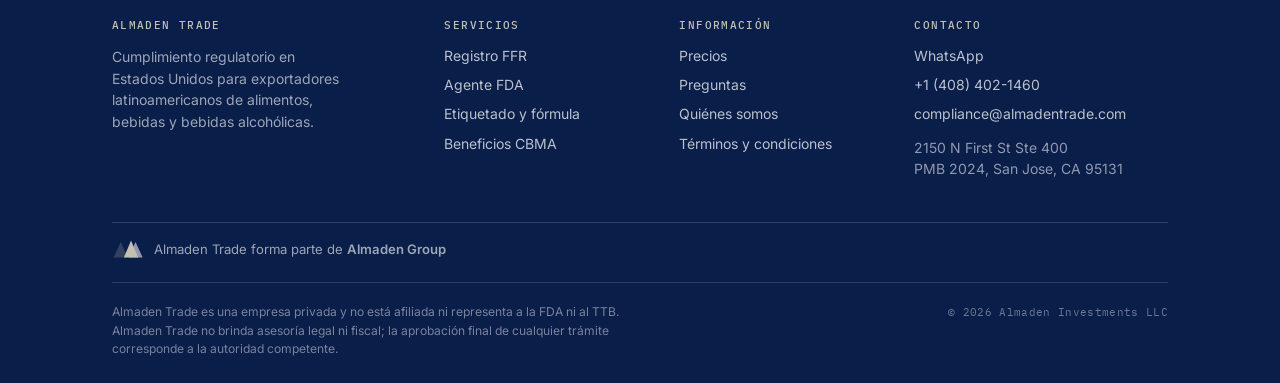
==== commit a6873945: "Update index.html" ====
--- a/agente-fda/index.html
+++ b/agente-fda/index.html
@@ -4,7 +4,7 @@
 <meta charset="UTF-8">
 <meta name="viewport" content="width=device-width,initial-scale=1">
 <title>Agente FDA en EE. UU. — Almaden Trade</title>
-<meta name="description" content="Designación de Agente FDA en EE. UU. por 1 o 2 años y renovación bienal del Registro FFR desde San Jose, California.">
+<meta name="description" content="Designación de Agente FDA en EE. UU. por 2 años y renovación bienal del Registro FFR desde San Jose, California.">
 <link rel="preconnect" href="https://fonts.googleapis.com">
 <link rel="preconnect" href="https://fonts.gstatic.com" crossorigin>
 <link href="https://fonts.googleapis.com/css2?family=Spectral:wght@500;600&family=Inter:wght@400;450;500;550;600&family=Poppins:wght@600;700&family=IBM+Plex+Mono:wght@400;500&display=swap" rel="stylesheet">
@@ -90,7 +90,7 @@
     <div class="foot-grid">
       <div>
         <h4>Almaden Trade</h4>
-        <p class="foot-about">Cumplimiento regulatorio en Estados Unidos para exportadores latinoamericanos de alimentos, bebidas y alcoholes.</p>
+        <p class="foot-about">Cumplimiento regulatorio en Estados Unidos para exportadores latinoamericanos de alimentos, bebidas y bebidas alcohólicas.</p>
       </div>
       <div>
         <h4>Servicios</h4>
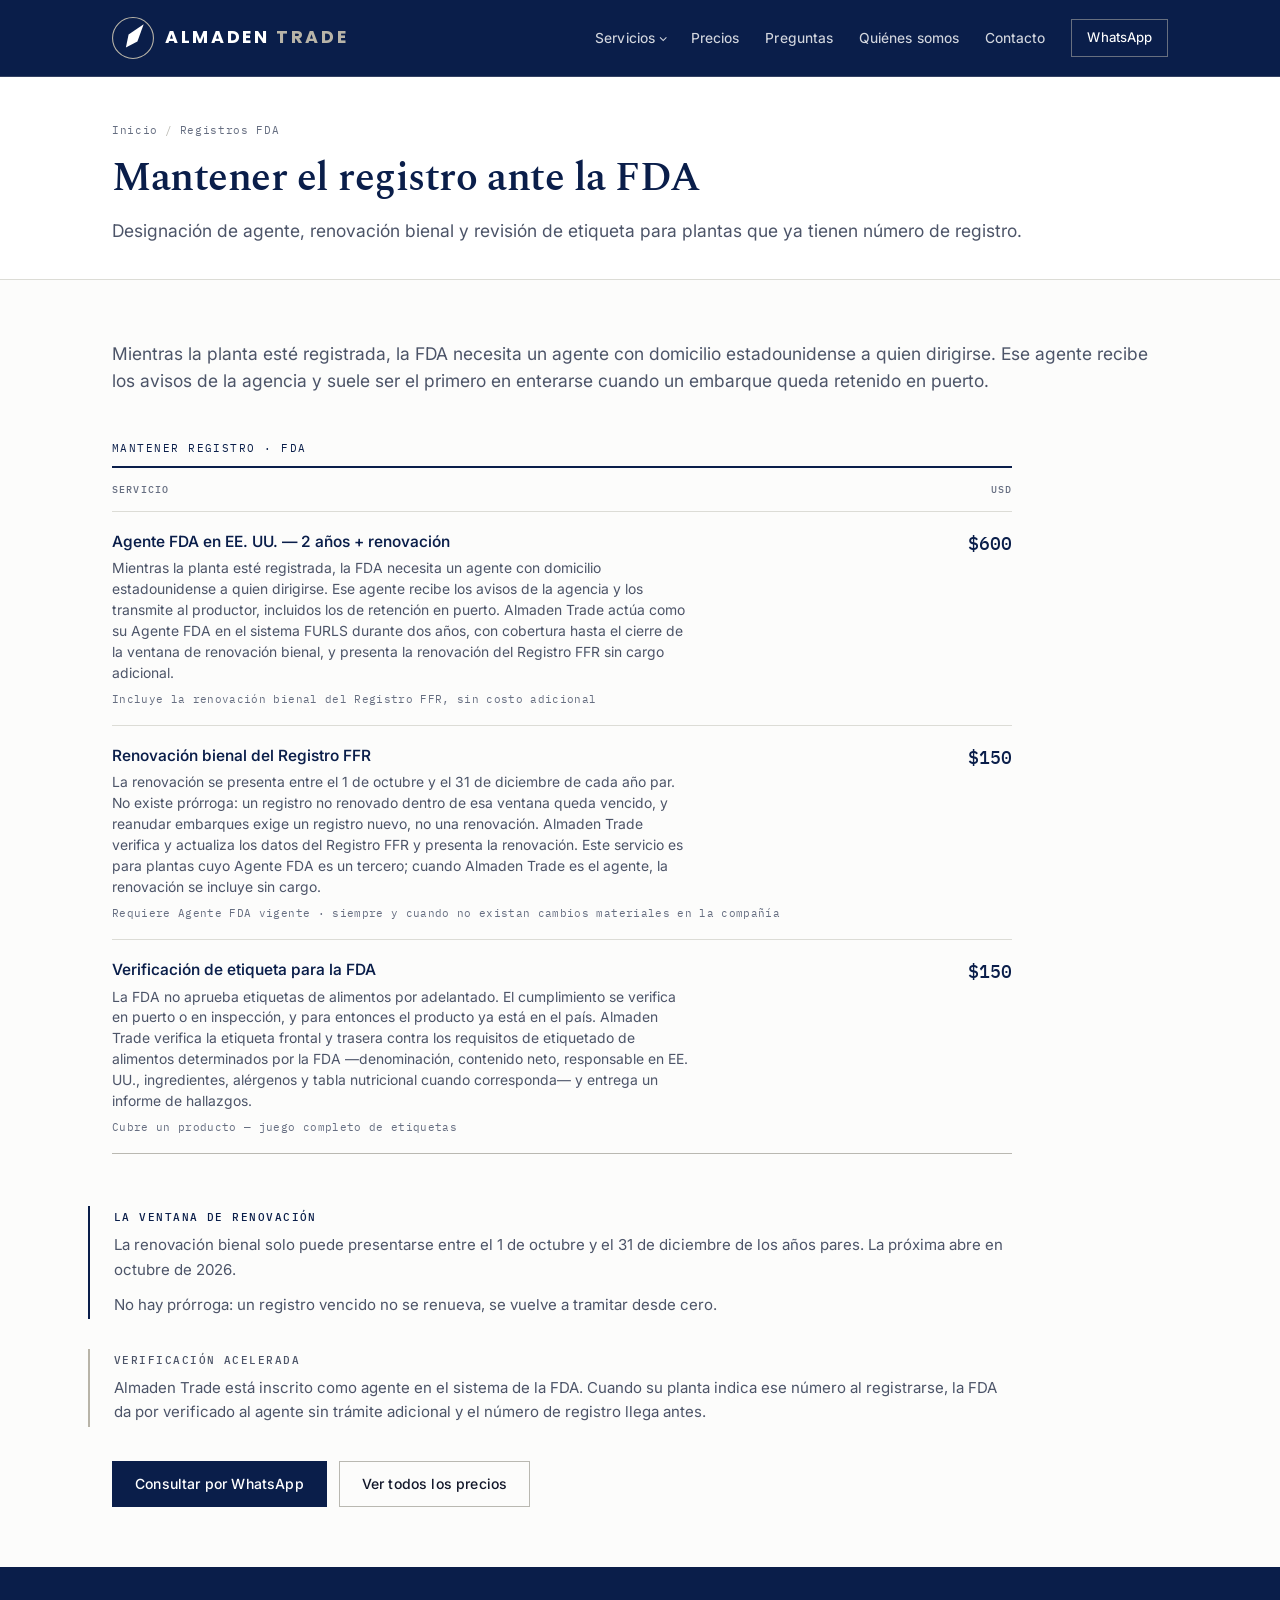
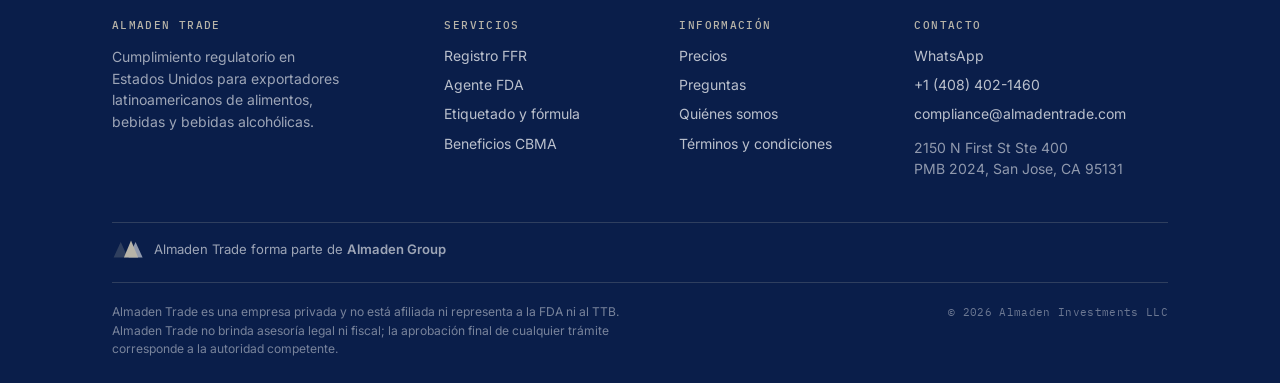
==== commit 4df3cf41: "Update index.html" ====
--- a/agente-fda/index.html
+++ b/agente-fda/index.html
@@ -16,7 +16,7 @@
   <div class="shell">
     <a class="wordmark" href="/" aria-label="Almaden Trade — inicio">
       <svg class="wm-mark" viewBox="0 0 100 100" aria-hidden="true">
-<circle cx="50" cy="50" r="48.7" fill="none" stroke="#C4C0B4" stroke-width="2.6"/>
+<circle cx="50" cy="50" r="48.7" fill="none" stroke="#B8B4A8" stroke-width="2.6"/>
 <path d="M75.4 17.5 L60.5 58.2 L33.1 72.8 L39.5 41.8 Z" fill="#ffffff"/>
 </svg>
       <span class="wm-name"><b>Almaden</b>&nbsp;<i>Trade</i></span>
@@ -123,9 +123,9 @@
     <div class="foot-group">
       <a href="https://almadengroup.com" target="_blank" rel="noopener">
         <svg class="group-mark" viewBox="242 54 200 124" aria-hidden="true">
-          <polygon points="296,72 340,168 252,168" fill="#C4C0B4" opacity="0.22"/>
+          <polygon points="296,72 340,168 252,168" fill="#B8B4A8" opacity="0.22"/>
           <polygon points="344,168 388,72 432,168" fill="#ffffff" opacity="0.55"/>
-          <polygon points="316,168 360,64 404,168" fill="#C4C0B4"/>
+          <polygon points="316,168 360,64 404,168" fill="#B8B4A8"/>
         </svg>
         <span>Almaden Trade forma parte de <strong>Almaden Group</strong></span>
       </a>
--- a/styles.css
+++ b/styles.css
@@ -1,8 +1,8 @@
 :root{
-  --cobalt:#123585;
+  --cobalt:#0A1E4A;
   --cobalt-deep:#0A1E4A;
   --cobalt-tint:#EDF0F7;
-  --quicksilver:#C4C0B4;
+  --quicksilver:#B8B4A8;
   --quicksilver-pale:#E5E3DD;
   --paper:#FCFCFB;
   --ink:#12172A;
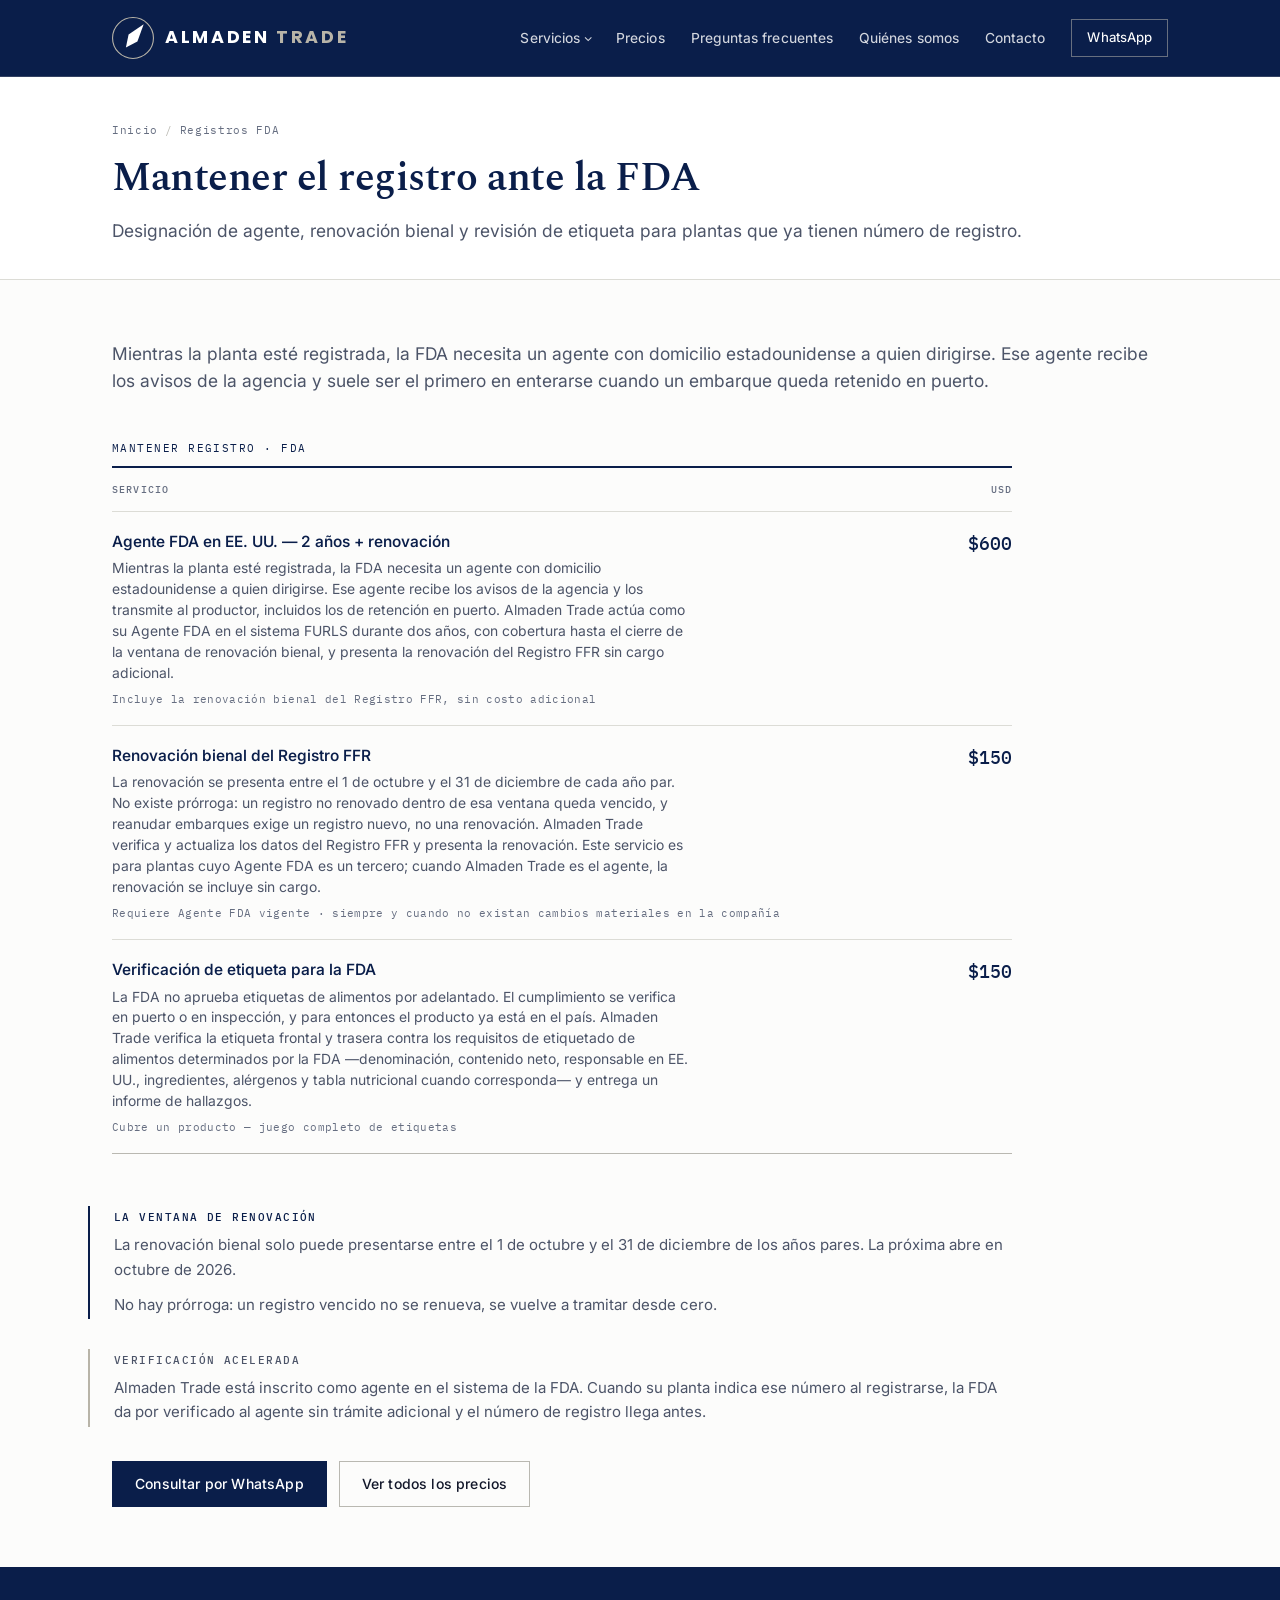
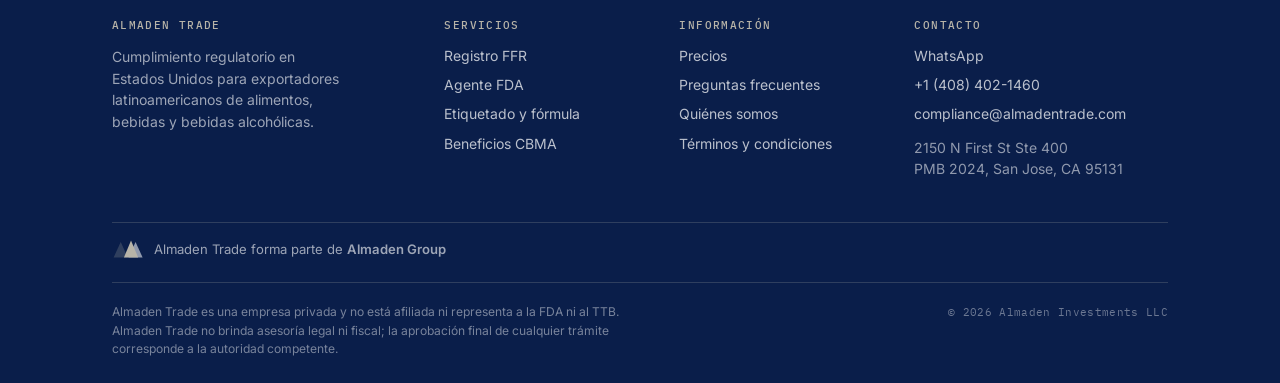
==== commit f5ffda5b: "Update index.html" ====
--- a/agente-fda/index.html
+++ b/agente-fda/index.html
@@ -33,7 +33,7 @@
         </div>
       </div>
       <a href="/precios/">Precios</a>
-      <a href="/preguntas/">Preguntas</a>
+      <a href="/preguntas/">Preguntas frecuentes</a>
       <a href="/quienes-somos/">Quiénes somos</a>
       <a href="/contacto/">Contacto</a>
       <a class="nav-wa" href="https://wa.me/14084021460" target="_blank" rel="noopener">WhatsApp</a>
@@ -105,7 +105,7 @@
         <h4>Información</h4>
         <ul>
           <li><a href="/precios/">Precios</a></li>
-          <li><a href="/preguntas/">Preguntas</a></li>
+          <li><a href="/preguntas/">Preguntas frecuentes</a></li>
           <li><a href="/quienes-somos/">Quiénes somos</a></li>
           <li><a href="https://terminos.almadentrade.com" target="_blank" rel="noopener">Términos y condiciones</a></li>
         </ul>
